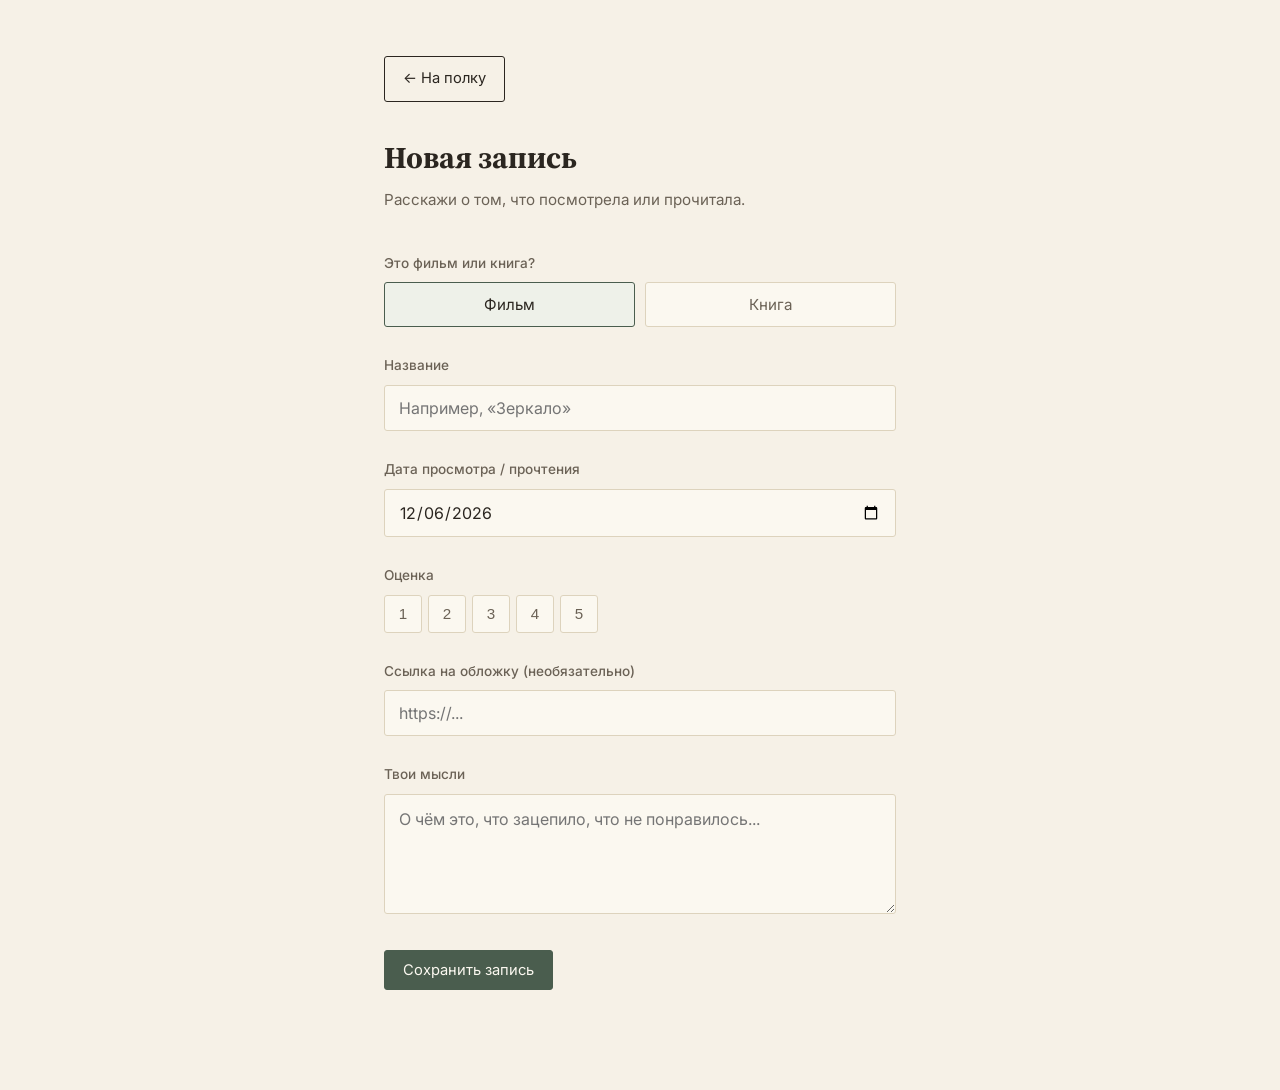
==== add.html @ aa6993dc "Add files via upload" ====
<!DOCTYPE html>
<html lang="ru">
<head>
<meta charset="UTF-8" />
<meta name="viewport" content="width=device-width, initial-scale=1.0" />
<title>Новая запись — Полка</title>
<link rel="preconnect" href="https://fonts.googleapis.com">
<link rel="preconnect" href="https://fonts.gstatic.com" crossorigin>
<link href="https://fonts.googleapis.com/css2?family=Source+Serif+4:wght@500;600&family=Inter:wght@400;500;600&display=swap" rel="stylesheet">
<link rel="stylesheet" href="styles.css" />
</head>
<body>

<div class="form-page">
  <a href="index.html" class="btn" style="margin-bottom:32px; display:inline-block;">← На полку</a>
  <h1>Новая запись</h1>
  <p class="form-sub">Расскажи о том, что посмотрела или прочитала.</p>

  <form id="entryForm">
    <div class="field">
      <label>Это фильм или книга?</label>
      <div class="type-toggle" id="typeToggle">
        <button type="button" data-type="movie" class="active">Фильм</button>
        <button type="button" data-type="book">Книга</button>
      </div>
      <input type="hidden" id="type" value="movie" />
    </div>

    <div class="field">
      <label for="title">Название</label>
      <input type="text" id="title" placeholder="Например, «Зеркало»" required />
    </div>

    <div class="field">
      <label for="date">Дата просмотра / прочтения</label>
      <input type="date" id="date" />
    </div>

    <div class="field">
      <label>Оценка</label>
      <div class="rating-row" id="ratingRow">
        <button type="button" data-rating="1">1</button>
        <button type="button" data-rating="2">2</button>
        <button type="button" data-rating="3">3</button>
        <button type="button" data-rating="4">4</button>
        <button type="button" data-rating="5">5</button>
      </div>
      <input type="hidden" id="rating" value="" />
    </div>

    <div class="field">
      <label for="cover">Ссылка на обложку (необязательно)</label>
      <input type="url" id="cover" placeholder="https://..." />
    </div>

    <div class="field">
      <label for="review">Твои мысли</label>
      <textarea id="review" placeholder="О чём это, что зацепило, что не понравилось..."></textarea>
    </div>

    <div class="form-actions">
      <button type="submit" class="btn primary">Сохранить запись</button>
      <span class="form-status" id="status"></span>
    </div>
  </form>
</div>

<script src="store.js"></script>
<script>
  // тип
  document.getElementById("typeToggle").addEventListener("click", (e) => {
    const btn = e.target.closest("button");
    if (!btn) return;
    document.querySelectorAll("#typeToggle button").forEach((b) => b.classList.remove("active"));
    btn.classList.add("active");
    document.getElementById("type").value = btn.dataset.type;
  });

  // оценка
  document.getElementById("ratingRow").addEventListener("click", (e) => {
    const btn = e.target.closest("button");
    if (!btn) return;
    const val = btn.dataset.rating;
    const already = btn.classList.contains("active");
    document.querySelectorAll("#ratingRow button").forEach((b) => b.classList.remove("active"));
    if (already) {
      document.getElementById("rating").value = "";
    } else {
      btn.classList.add("active");
      document.getElementById("rating").value = val;
    }
  });

  // дата по умолчанию — сегодня
  document.getElementById("date").value = new Date().toISOString().slice(0, 10);

  const statusEl = document.getElementById("status");

  document.getElementById("entryForm").addEventListener("submit", async (e) => {
    e.preventDefault();

    if (!Store.isConfigured()) {
      statusEl.textContent = "Сначала настрой подключение к GitHub в настройках.";
      statusEl.className = "form-status error";
      return;
    }

    const title = document.getElementById("title").value.trim();
    if (!title) return;

    const entry = {
      id: Store.makeId(),
      type: document.getElementById("type").value,
      title,
      date: document.getElementById("date").value,
      rating: document.getElementById("rating").value,
      cover: document.getElementById("cover").value.trim(),
      review: document.getElementById("review").value.trim(),
    };

    const submitBtn = e.target.querySelector('button[type="submit"]');
    submitBtn.disabled = true;
    statusEl.textContent = "Сохраняю...";
    statusEl.className = "form-status";

    try {
      await Store.addEntry(entry);
      statusEl.textContent = "Сохранено!";
      statusEl.className = "form-status ok";
      setTimeout(() => {
        window.location.href = "index.html";
      }, 600);
    } catch (err) {
      statusEl.textContent = err.message || "Не получилось сохранить.";
      statusEl.className = "form-status error";
      submitBtn.disabled = false;
    }
  });
</script>
</body>
</html>
---- styles.css ----
:root {
  --bg: #f6f1e7;
  --bg-soft: #efe8d8;
  --ink: #2b2620;
  --ink-soft: #6b6256;
  --accent: #4a5d4e;
  --accent-soft: #c9cdb8;
  --rule: #ddd3bd;
  --card-bg: #fbf8f0;

  --serif: "Source Serif 4", "Iowan Old Style", "Georgia", serif;
  --sans: "Inter", -apple-system, BlinkMacSystemFont, "Segoe UI", sans-serif;
}

* {
  box-sizing: border-box;
}

html, body {
  margin: 0;
  padding: 0;
}

body {
  background: var(--bg);
  color: var(--ink);
  font-family: var(--sans);
  line-height: 1.6;
  min-height: 100vh;
}

a {
  color: inherit;
}

.wrap {
  max-width: 760px;
  margin: 0 auto;
  padding: 0 24px;
}

/* Header */

header.site {
  padding: 64px 0 32px;
  border-bottom: 1px solid var(--rule);
  margin-bottom: 8px;
}

header.site h1 {
  font-family: var(--serif);
  font-weight: 600;
  font-size: 2.4rem;
  margin: 0 0 6px;
  letter-spacing: -0.01em;
}

header.site p.tagline {
  color: var(--ink-soft);
  margin: 0;
  font-size: 0.98rem;
}

nav.tabs {
  display: flex;
  gap: 24px;
  margin-top: 28px;
}

nav.tabs button {
  background: none;
  border: none;
  font-family: var(--sans);
  font-size: 0.95rem;
  color: var(--ink-soft);
  padding: 6px 0;
  cursor: pointer;
  border-bottom: 2px solid transparent;
  transition: color 0.15s ease, border-color 0.15s ease;
}

nav.tabs button.active {
  color: var(--ink);
  border-bottom-color: var(--accent);
}

nav.tabs button:hover {
  color: var(--ink);
}

.header-actions {
  display: flex;
  justify-content: space-between;
  align-items: flex-end;
  gap: 16px;
  flex-wrap: wrap;
}

.btn {
  display: inline-block;
  font-family: var(--sans);
  font-size: 0.92rem;
  text-decoration: none;
  padding: 10px 18px;
  border-radius: 3px;
  border: 1px solid var(--ink);
  color: var(--ink);
  background: transparent;
  cursor: pointer;
  transition: background 0.15s ease, color 0.15s ease;
  white-space: nowrap;
}

.btn:hover {
  background: var(--ink);
  color: var(--bg);
}

.btn.primary {
  background: var(--accent);
  border-color: var(--accent);
  color: #fbf8f0;
}

.btn.primary:hover {
  background: #3a4a3e;
}

/* Feed */

main {
  padding: 32px 0 80px;
}

.entry {
  display: grid;
  grid-template-columns: 96px 1fr;
  gap: 22px;
  padding: 28px 0;
  border-bottom: 1px solid var(--rule);
}

.entry:first-child {
  padding-top: 8px;
}

.entry-cover {
  width: 96px;
  height: 136px;
  border-radius: 2px;
  background: var(--bg-soft);
  overflow: hidden;
  display: flex;
  align-items: center;
  justify-content: center;
  color: var(--ink-soft);
  font-family: var(--serif);
  font-size: 1.6rem;
  flex-shrink: 0;
}

.entry-cover img {
  width: 100%;
  height: 100%;
  object-fit: cover;
}

.entry-body .meta-row {
  display: flex;
  align-items: center;
  gap: 10px;
  margin-bottom: 6px;
  flex-wrap: wrap;
}

.tag {
  font-size: 0.72rem;
  letter-spacing: 0.06em;
  text-transform: uppercase;
  color: var(--accent);
  font-weight: 600;
}

.dot-sep {
  color: var(--ink-soft);
  font-size: 0.8rem;
}

.entry-date {
  font-size: 0.82rem;
  color: var(--ink-soft);
}

.entry-rating {
  font-size: 0.82rem;
  color: var(--ink-soft);
}

.entry-title {
  font-family: var(--serif);
  font-size: 1.35rem;
  font-weight: 600;
  margin: 0 0 8px;
  line-height: 1.3;
}

.entry-review {
  color: var(--ink);
  font-size: 0.96rem;
  margin: 0;
  white-space: pre-wrap;
}

.entry-review.truncated {
  display: -webkit-box;
  -webkit-line-clamp: 3;
  -webkit-box-orient: vertical;
  overflow: hidden;
}

/* Empty state */

.empty-state {
  text-align: center;
  padding: 80px 20px;
  color: var(--ink-soft);
}

.empty-state h2 {
  font-family: var(--serif);
  color: var(--ink);
  font-size: 1.4rem;
  margin-bottom: 8px;
}

/* Form page */

.form-page {
  max-width: 560px;
  margin: 0 auto;
  padding: 56px 24px 100px;
}

.form-page h1 {
  font-family: var(--serif);
  font-size: 1.9rem;
  margin: 0 0 6px;
}

.form-page .form-sub {
  color: var(--ink-soft);
  margin: 0 0 40px;
  font-size: 0.95rem;
}

.field {
  margin-bottom: 28px;
}

.field label {
  display: block;
  font-size: 0.85rem;
  color: var(--ink-soft);
  margin-bottom: 8px;
  font-weight: 500;
}

.field input[type="text"],
.field input[type="date"],
.field input[type="url"],
.field textarea,
.field select {
  width: 100%;
  font-family: var(--sans);
  font-size: 1rem;
  padding: 12px 14px;
  border: 1px solid var(--rule);
  border-radius: 3px;
  background: var(--card-bg);
  color: var(--ink);
}

.field input:focus,
.field textarea:focus,
.field select:focus {
  outline: none;
  border-color: var(--accent);
}

.field textarea {
  resize: vertical;
  min-height: 120px;
  line-height: 1.6;
}

.type-toggle {
  display: flex;
  gap: 10px;
}

.type-toggle button {
  flex: 1;
  padding: 12px;
  border: 1px solid var(--rule);
  background: var(--card-bg);
  border-radius: 3px;
  cursor: pointer;
  font-family: var(--sans);
  font-size: 0.95rem;
  color: var(--ink-soft);
  transition: all 0.15s ease;
}

.type-toggle button.active {
  border-color: var(--accent);
  color: var(--ink);
  background: #eef1e9;
}

.rating-row {
  display: flex;
  gap: 6px;
}

.rating-row button {
  width: 38px;
  height: 38px;
  border: 1px solid var(--rule);
  background: var(--card-bg);
  border-radius: 3px;
  cursor: pointer;
  font-size: 0.95rem;
  color: var(--ink-soft);
}

.rating-row button.active {
  background: var(--accent);
  border-color: var(--accent);
  color: #fbf8f0;
}

.form-actions {
  display: flex;
  gap: 12px;
  margin-top: 12px;
  align-items: center;
}

.form-status {
  font-size: 0.88rem;
  color: var(--ink-soft);
}

.form-status.error {
  color: #a14b3f;
}

.form-status.ok {
  color: var(--accent);
}

/* Settings */

.settings-note {
  background: var(--bg-soft);
  border: 1px solid var(--rule);
  border-radius: 4px;
  padding: 18px;
  font-size: 0.88rem;
  color: var(--ink-soft);
  margin-bottom: 28px;
}

.settings-note a {
  color: var(--accent);
  text-decoration: underline;
}

footer.site {
  text-align: center;
  padding: 32px 0 60px;
  color: var(--ink-soft);
  font-size: 0.82rem;
}

@media (max-width: 560px) {
  header.site {
    padding: 40px 0 24px;
  }
  header.site h1 {
    font-size: 1.9rem;
  }
  .entry {
    grid-template-columns: 64px 1fr;
    gap: 14px;
  }
  .entry-cover {
    width: 64px;
    height: 92px;
    font-size: 1.1rem;
  }
  .entry-title {
    font-size: 1.15rem;
  }
}
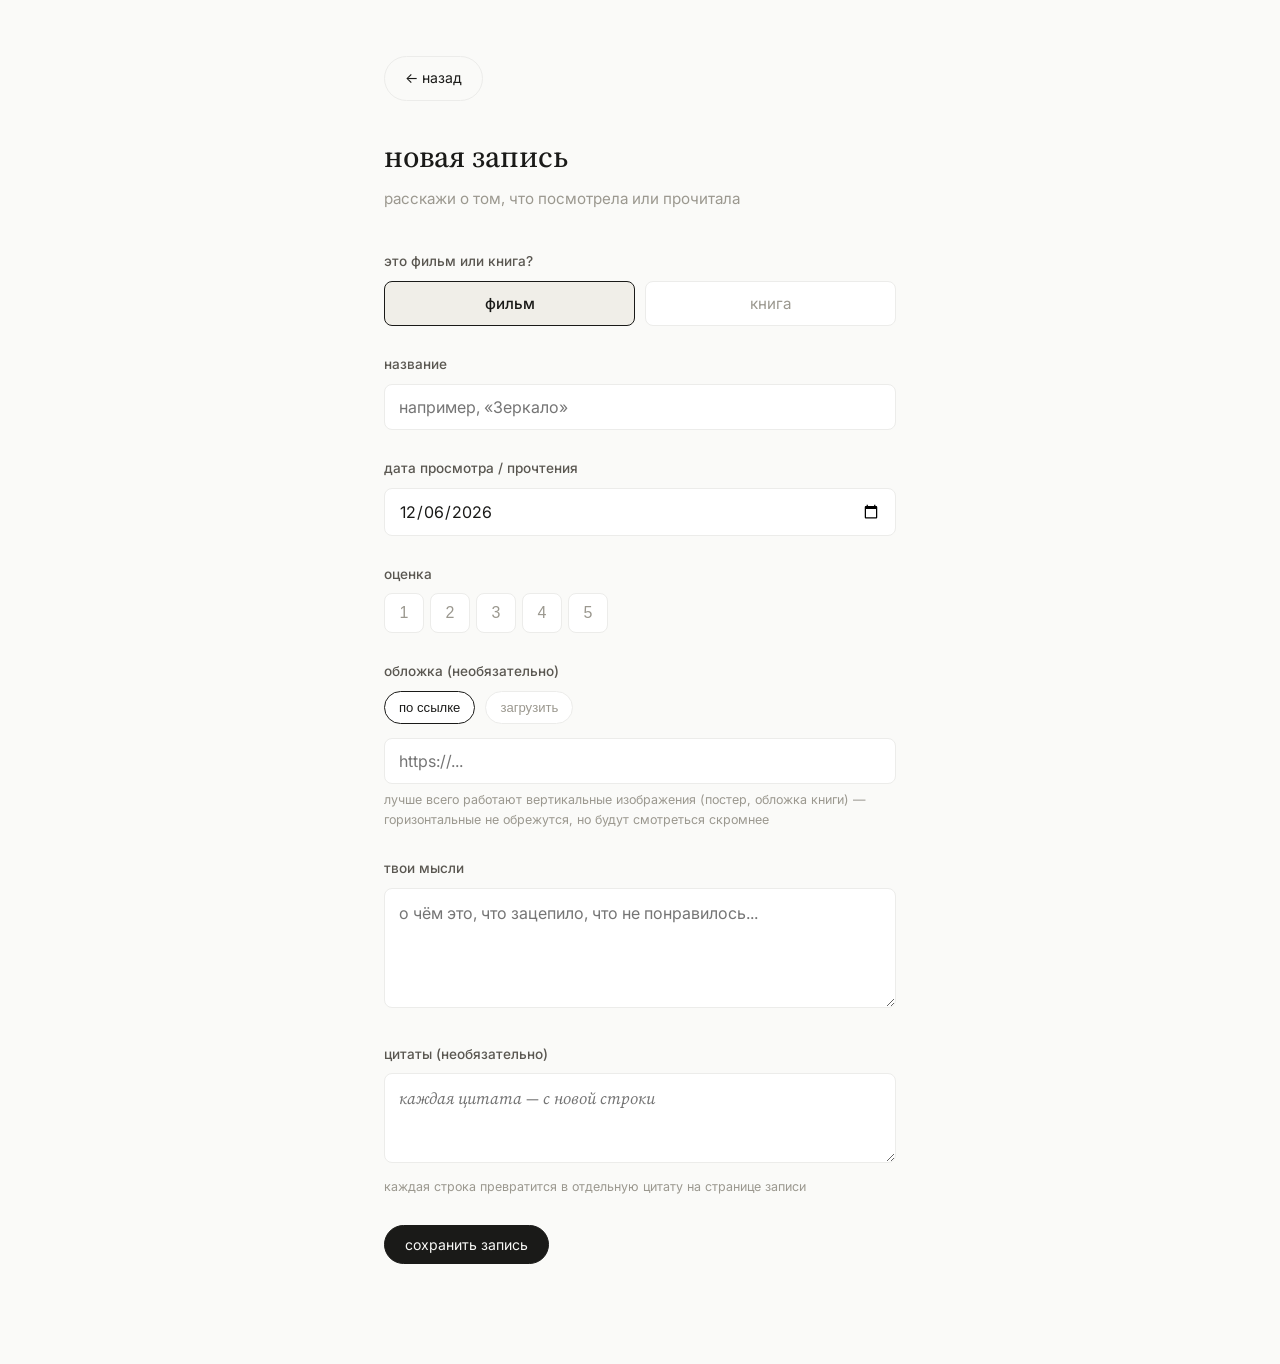
==== commit 53168637: "Add files via upload" ====
--- a/add.html
+++ b/add.html
@@ -3,41 +3,41 @@
 <head>
 <meta charset="UTF-8" />
 <meta name="viewport" content="width=device-width, initial-scale=1.0" />
-<title>Новая запись — Полка</title>
+<title>новая запись — moments in between</title>
 <link rel="preconnect" href="https://fonts.googleapis.com">
 <link rel="preconnect" href="https://fonts.gstatic.com" crossorigin>
-<link href="https://fonts.googleapis.com/css2?family=Source+Serif+4:wght@500;600&family=Inter:wght@400;500;600&display=swap" rel="stylesheet">
+<link href="https://fonts.googleapis.com/css2?family=Source+Serif+4:ital,wght@0,500;0,600;1,500&family=Inter:wght@400;500;600&display=swap" rel="stylesheet">
 <link rel="stylesheet" href="styles.css" />
 </head>
 <body>
 
 <div class="form-page">
-  <a href="index.html" class="btn" style="margin-bottom:32px; display:inline-block;">← На полку</a>
-  <h1>Новая запись</h1>
-  <p class="form-sub">Расскажи о том, что посмотрела или прочитала.</p>
+  <a href="index.html" class="btn" style="margin-bottom:32px; display:inline-block;">← назад</a>
+  <h1>новая запись</h1>
+  <p class="form-sub">расскажи о том, что посмотрела или прочитала</p>
 
   <form id="entryForm">
     <div class="field">
-      <label>Это фильм или книга?</label>
+      <label>это фильм или книга?</label>
       <div class="type-toggle" id="typeToggle">
-        <button type="button" data-type="movie" class="active">Фильм</button>
-        <button type="button" data-type="book">Книга</button>
+        <button type="button" data-type="movie" class="active">фильм</button>
+        <button type="button" data-type="book">книга</button>
       </div>
       <input type="hidden" id="type" value="movie" />
     </div>
 
     <div class="field">
-      <label for="title">Название</label>
-      <input type="text" id="title" placeholder="Например, «Зеркало»" required />
-    </div>
-
-    <div class="field">
-      <label for="date">Дата просмотра / прочтения</label>
+      <label for="title">название</label>
+      <input type="text" id="title" placeholder="например, «Зеркало»" required />
+    </div>
+
+    <div class="field">
+      <label for="date">дата просмотра / прочтения</label>
       <input type="date" id="date" />
     </div>
 
     <div class="field">
-      <label>Оценка</label>
+      <label>оценка</label>
       <div class="rating-row" id="ratingRow">
         <button type="button" data-rating="1">1</button>
         <button type="button" data-rating="2">2</button>
@@ -49,17 +49,41 @@
     </div>
 
     <div class="field">
-      <label for="cover">Ссылка на обложку (необязательно)</label>
-      <input type="url" id="cover" placeholder="https://..." />
-    </div>
-
-    <div class="field">
-      <label for="review">Твои мысли</label>
-      <textarea id="review" placeholder="О чём это, что зацепило, что не понравилось..."></textarea>
+      <label>обложка (необязательно)</label>
+      <div class="cover-toggle" id="coverToggle">
+        <button type="button" data-mode="url" class="active">по ссылке</button>
+        <button type="button" data-mode="upload">загрузить</button>
+      </div>
+
+      <div id="coverUrlBlock">
+        <input type="url" id="cover" placeholder="https://..." />
+        <p class="hint">лучше всего работают вертикальные изображения (постер, обложка книги) — горизонтальные не обрежутся, но будут смотреться скромнее</p>
+      </div>
+
+      <div id="coverUploadBlock" style="display:none;">
+        <div class="cover-upload-area" id="uploadArea">нажми, чтобы выбрать изображение</div>
+        <input type="file" id="coverFile" accept="image/*" style="display:none;" />
+        <p class="hint">изображение сохранится прямо в файле данных — удобно для небольших картинок. Для крупных обложек лучше подходит вариант «по ссылке»</p>
+      </div>
+
+      <div class="cover-preview" id="coverPreview" style="display:none;">
+        <img id="coverPreviewImg" alt="" />
+      </div>
+    </div>
+
+    <div class="field">
+      <label for="review">твои мысли</label>
+      <textarea id="review" placeholder="о чём это, что зацепило, что не понравилось..."></textarea>
+    </div>
+
+    <div class="field">
+      <label for="quotes">цитаты (необязательно)</label>
+      <textarea id="quotes" class="quotes" placeholder="каждая цитата — с новой строки"></textarea>
+      <p class="hint">каждая строка превратится в отдельную цитату на странице записи</p>
     </div>
 
     <div class="form-actions">
-      <button type="submit" class="btn primary">Сохранить запись</button>
+      <button type="submit" class="btn primary">сохранить запись</button>
       <span class="form-status" id="status"></span>
     </div>
   </form>
@@ -67,7 +91,6 @@
 
 <script src="store.js"></script>
 <script>
-  // тип
   document.getElementById("typeToggle").addEventListener("click", (e) => {
     const btn = e.target.closest("button");
     if (!btn) return;
@@ -76,7 +99,6 @@
     document.getElementById("type").value = btn.dataset.type;
   });
 
-  // оценка
   document.getElementById("ratingRow").addEventListener("click", (e) => {
     const btn = e.target.closest("button");
     if (!btn) return;
@@ -91,8 +113,56 @@
     }
   });
 
-  // дата по умолчанию — сегодня
   document.getElementById("date").value = new Date().toISOString().slice(0, 10);
+
+  // переключение режима обложки
+  let coverMode = "url";
+  let uploadedCoverDataUrl = "";
+
+  document.getElementById("coverToggle").addEventListener("click", (e) => {
+    const btn = e.target.closest("button");
+    if (!btn) return;
+    document.querySelectorAll("#coverToggle button").forEach((b) => b.classList.remove("active"));
+    btn.classList.add("active");
+    coverMode = btn.dataset.mode;
+    document.getElementById("coverUrlBlock").style.display = coverMode === "url" ? "block" : "none";
+    document.getElementById("coverUploadBlock").style.display = coverMode === "upload" ? "block" : "none";
+    updatePreview();
+  });
+
+  document.getElementById("uploadArea").addEventListener("click", () => {
+    document.getElementById("coverFile").click();
+  });
+
+  document.getElementById("coverFile").addEventListener("change", (e) => {
+    const file = e.target.files[0];
+    if (!file) return;
+    const reader = new FileReader();
+    reader.onload = () => {
+      uploadedCoverDataUrl = reader.result;
+      updatePreview();
+    };
+    reader.readAsDataURL(file);
+  });
+
+  document.getElementById("cover").addEventListener("input", updatePreview);
+
+  function updatePreview() {
+    const previewBox = document.getElementById("coverPreview");
+    const img = document.getElementById("coverPreviewImg");
+    let src = "";
+    if (coverMode === "url") {
+      src = document.getElementById("cover").value.trim();
+    } else {
+      src = uploadedCoverDataUrl;
+    }
+    if (src) {
+      img.src = src;
+      previewBox.style.display = "block";
+    } else {
+      previewBox.style.display = "none";
+    }
+  }
 
   const statusEl = document.getElementById("status");
 
@@ -100,13 +170,17 @@
     e.preventDefault();
 
     if (!Store.isConfigured()) {
-      statusEl.textContent = "Сначала настрой подключение к GitHub в настройках.";
+      statusEl.textContent = "сначала настрой подключение к GitHub в настройках";
       statusEl.className = "form-status error";
       return;
     }
 
     const title = document.getElementById("title").value.trim();
     if (!title) return;
+
+    const cover = coverMode === "url"
+      ? document.getElementById("cover").value.trim()
+      : uploadedCoverDataUrl;
 
     const entry = {
       id: Store.makeId(),
@@ -114,24 +188,25 @@
       title,
       date: document.getElementById("date").value,
       rating: document.getElementById("rating").value,
-      cover: document.getElementById("cover").value.trim(),
+      cover,
       review: document.getElementById("review").value.trim(),
+      quotes: document.getElementById("quotes").value.trim(),
     };
 
     const submitBtn = e.target.querySelector('button[type="submit"]');
     submitBtn.disabled = true;
-    statusEl.textContent = "Сохраняю...";
+    statusEl.textContent = "сохраняю...";
     statusEl.className = "form-status";
 
     try {
       await Store.addEntry(entry);
-      statusEl.textContent = "Сохранено!";
+      statusEl.textContent = "сохранено!";
       statusEl.className = "form-status ok";
       setTimeout(() => {
         window.location.href = "index.html";
       }, 600);
     } catch (err) {
-      statusEl.textContent = err.message || "Не получилось сохранить.";
+      statusEl.textContent = err.message || "не получилось сохранить";
       statusEl.className = "form-status error";
       submitBtn.disabled = false;
     }
--- a/styles.css
+++ b/styles.css
@@ -1,12 +1,15 @@
 :root {
-  --bg: #f6f1e7;
-  --bg-soft: #efe8d8;
-  --ink: #2b2620;
-  --ink-soft: #6b6256;
-  --accent: #4a5d4e;
-  --accent-soft: #c9cdb8;
-  --rule: #ddd3bd;
-  --card-bg: #fbf8f0;
+  --bg: #fafaf8;
+  --bg-soft: #f0eee8;
+  --ink: #1a1a18;
+  --ink-soft: #5a5751;
+  --ink-faint: #9b988f;
+  --accent: #1a2540;
+  --accent-book: #6b5a3a;
+  --rule: #ececea;
+  --rule-soft: #f0efec;
+  --card-bg: #ffffff;
+  --star: #1a1a18;
 
   --serif: "Source Serif 4", "Iowan Old Style", "Georgia", serif;
   --sans: "Inter", -apple-system, BlinkMacSystemFont, "Segoe UI", sans-serif;
@@ -39,49 +42,51 @@
   padding: 0 24px;
 }
 
-/* Header */
-
 header.site {
-  padding: 64px 0 32px;
+  padding: 64px 0 28px;
+  margin-bottom: 8px;
+}
+
+header.site h1 {
+  font-family: var(--serif);
+  font-style: italic;
+  font-weight: 500;
+  font-size: 2.2rem;
+  margin: 0 0 8px;
+  letter-spacing: -0.01em;
+}
+
+header.site p.tagline {
+  color: var(--ink-faint);
+  margin: 0;
+  font-size: 0.92rem;
+  letter-spacing: 0.01em;
+}
+
+nav.tabs {
+  display: flex;
+  gap: 0;
+  margin-top: 28px;
   border-bottom: 1px solid var(--rule);
-  margin-bottom: 8px;
-}
-
-header.site h1 {
-  font-family: var(--serif);
-  font-weight: 600;
-  font-size: 2.4rem;
-  margin: 0 0 6px;
-  letter-spacing: -0.01em;
-}
-
-header.site p.tagline {
-  color: var(--ink-soft);
-  margin: 0;
-  font-size: 0.98rem;
-}
-
-nav.tabs {
-  display: flex;
-  gap: 24px;
-  margin-top: 28px;
 }
 
 nav.tabs button {
   background: none;
   border: none;
   font-family: var(--sans);
-  font-size: 0.95rem;
-  color: var(--ink-soft);
-  padding: 6px 0;
-  cursor: pointer;
-  border-bottom: 2px solid transparent;
+  font-size: 0.92rem;
+  color: var(--ink-faint);
+  padding: 0 0 12px;
+  margin-right: 24px;
+  cursor: pointer;
+  border-bottom: 1px solid transparent;
   transition: color 0.15s ease, border-color 0.15s ease;
 }
 
 nav.tabs button.active {
   color: var(--ink);
-  border-bottom-color: var(--accent);
+  border-bottom-color: var(--ink);
+  font-weight: 500;
 }
 
 nav.tabs button:hover {
@@ -91,7 +96,7 @@
 .header-actions {
   display: flex;
   justify-content: space-between;
-  align-items: flex-end;
+  align-items: flex-start;
   gap: 16px;
   flex-wrap: wrap;
 }
@@ -99,63 +104,72 @@
 .btn {
   display: inline-block;
   font-family: var(--sans);
-  font-size: 0.92rem;
+  font-size: 0.88rem;
   text-decoration: none;
-  padding: 10px 18px;
-  border-radius: 3px;
-  border: 1px solid var(--ink);
+  padding: 10px 20px;
+  border-radius: 24px;
+  border: 1px solid var(--rule);
   color: var(--ink);
   background: transparent;
   cursor: pointer;
-  transition: background 0.15s ease, color 0.15s ease;
+  transition: background 0.15s ease, color 0.15s ease, border-color 0.15s ease;
   white-space: nowrap;
 }
 
 .btn:hover {
   background: var(--ink);
+  border-color: var(--ink);
   color: var(--bg);
 }
 
 .btn.primary {
-  background: var(--accent);
-  border-color: var(--accent);
-  color: #fbf8f0;
+  background: var(--ink);
+  border-color: var(--ink);
+  color: #fafaf8;
 }
 
 .btn.primary:hover {
-  background: #3a4a3e;
-}
-
-/* Feed */
+  opacity: 0.85;
+}
+
+.btn.subtle {
+  border-color: transparent;
+  padding: 10px 14px;
+}
 
 main {
-  padding: 32px 0 80px;
+  padding: 28px 0 80px;
 }
 
 .entry {
   display: grid;
-  grid-template-columns: 96px 1fr;
-  gap: 22px;
-  padding: 28px 0;
-  border-bottom: 1px solid var(--rule);
-}
-
-.entry:first-child {
-  padding-top: 8px;
+  grid-template-columns: 132px 1fr;
+  gap: 24px;
+  padding: 26px;
+  margin-bottom: 18px;
+  border: 1px solid var(--rule);
+  border-radius: 12px;
+  cursor: pointer;
+  background: var(--card-bg);
+  transition: border-color 0.15s ease, box-shadow 0.15s ease;
+}
+
+.entry:hover {
+  border-color: var(--ink-faint);
 }
 
 .entry-cover {
-  width: 96px;
-  height: 136px;
-  border-radius: 2px;
+  width: 132px;
+  height: 186px;
+  border-radius: 8px;
   background: var(--bg-soft);
   overflow: hidden;
   display: flex;
   align-items: center;
   justify-content: center;
-  color: var(--ink-soft);
-  font-family: var(--serif);
-  font-size: 1.6rem;
+  color: var(--ink-faint);
+  font-family: var(--serif);
+  font-size: 2.1rem;
   flex-shrink: 0;
 }
 
@@ -163,67 +177,79 @@
   width: 100%;
   height: 100%;
   object-fit: cover;
+  object-position: center;
+}
+
+.entry-body {
+  display: flex;
+  flex-direction: column;
+  justify-content: center;
+  min-width: 0;
 }
 
 .entry-body .meta-row {
   display: flex;
   align-items: center;
-  gap: 10px;
-  margin-bottom: 6px;
+  gap: 8px;
+  margin-bottom: 9px;
   flex-wrap: wrap;
 }
 
 .tag {
-  font-size: 0.72rem;
-  letter-spacing: 0.06em;
+  font-size: 0.66rem;
+  letter-spacing: 0.1em;
   text-transform: uppercase;
+  font-weight: 600;
+}
+
+.tag.movie {
   color: var(--accent);
-  font-weight: 600;
+}
+
+.tag.book {
+  color: var(--accent-book);
 }
 
 .dot-sep {
+  color: var(--rule);
+  font-size: 0.78rem;
+}
+
+.entry-date {
+  font-size: 0.8rem;
+  color: var(--ink-faint);
+}
+
+.entry-stars {
+  color: var(--star);
+  font-size: 0.95rem;
+  letter-spacing: 2px;
+  margin-bottom: 12px;
+}
+
+.entry-title {
+  font-family: var(--serif);
+  font-size: 1.5rem;
+  font-weight: 500;
+  margin: 0 0 8px;
+  line-height: 1.25;
+}
+
+.entry-review {
   color: var(--ink-soft);
-  font-size: 0.8rem;
-}
-
-.entry-date {
-  font-size: 0.82rem;
-  color: var(--ink-soft);
-}
-
-.entry-rating {
-  font-size: 0.82rem;
-  color: var(--ink-soft);
-}
-
-.entry-title {
-  font-family: var(--serif);
-  font-size: 1.35rem;
-  font-weight: 600;
-  margin: 0 0 8px;
-  line-height: 1.3;
-}
-
-.entry-review {
-  color: var(--ink);
-  font-size: 0.96rem;
+  font-size: 0.9rem;
   margin: 0;
-  white-space: pre-wrap;
-}
-
-.entry-review.truncated {
+  line-height: 1.6;
   display: -webkit-box;
   -webkit-line-clamp: 3;
   -webkit-box-orient: vertical;
   overflow: hidden;
 }
 
-/* Empty state */
-
 .empty-state {
   text-align: center;
   padding: 80px 20px;
-  color: var(--ink-soft);
+  color: var(--ink-faint);
 }
 
 .empty-state h2 {
@@ -231,9 +257,134 @@
   color: var(--ink);
   font-size: 1.4rem;
   margin-bottom: 8px;
-}
-
-/* Form page */
+  font-weight: 500;
+}
+
+.modal-backdrop {
+  position: fixed;
+  top: 0; left: 0; right: 0; bottom: 0;
+  background: rgba(20, 18, 15, 0.5);
+  display: none;
+  align-items: center;
+  justify-content: center;
+  padding: 24px;
+  z-index: 100;
+  overflow-y: auto;
+}
+
+.modal-backdrop.open {
+  display: flex;
+}
+
+.modal-card {
+  background: var(--bg);
+  border-radius: 16px;
+  max-width: 520px;
+  width: 100%;
+  padding: 32px;
+  position: relative;
+  margin: auto;
+}
+
+.modal-close {
+  position: absolute;
+  top: 18px;
+  right: 18px;
+  width: 30px;
+  height: 30px;
+  border-radius: 50%;
+  background: var(--bg-soft);
+  display: flex;
+  align-items: center;
+  justify-content: center;
+  color: var(--ink-faint);
+  font-size: 14px;
+  cursor: pointer;
+  border: none;
+}
+
+.modal-close:hover {
+  color: var(--ink);
+}
+
+.modal-cover {
+  width: 100%;
+  max-width: 220px;
+  aspect-ratio: 2 / 3;
+  background: var(--bg-soft);
+  border-radius: 10px;
+  display: flex;
+  align-items: center;
+  justify-content: center;
+  font-family: var(--serif);
+  color: var(--ink-faint);
+  font-size: 3rem;
+  margin: 0 auto 22px;
+  overflow: hidden;
+}
+
+.modal-cover img {
+  width: 100%;
+  height: 100%;
+  object-fit: cover;
+  object-position: center;
+}
+
+.modal-meta {
+  display: flex;
+  align-items: center;
+  gap: 8px;
+  margin-bottom: 9px;
+  flex-wrap: wrap;
+}
+
+.modal-title {
+  font-family: var(--serif);
+  font-size: 1.7rem;
+  font-weight: 500;
+  margin: 0 0 10px;
+}
+
+.modal-stars {
+  color: var(--star);
+  font-size: 1.05rem;
+  letter-spacing: 2px;
+  margin-bottom: 20px;
+}
+
+.modal-review {
+  font-size: 0.94rem;
+  color: var(--ink);
+  line-height: 1.7;
+  margin: 0 0 18px;
+  white-space: pre-wrap;
+}
+
+.modal-quote {
+  border-left: 2px solid var(--rule);
+  padding-left: 16px;
+  margin: 20px 0;
+}
+
+.modal-quote p {
+  margin: 0 0 10px;
+  font-family: var(--serif);
+  font-style: italic;
+  font-size: 0.94rem;
+  color: var(--ink-soft);
+  line-height: 1.6;
+  white-space: pre-wrap;
+}
+
+.modal-quote p:last-child {
+  margin-bottom: 0;
+}
+
+.modal-actions {
+  margin-top: 24px;
+  display: flex;
+  justify-content: flex-end;
+}
 
 .form-page {
   max-width: 560px;
@@ -245,10 +396,11 @@
   font-family: var(--serif);
   font-size: 1.9rem;
   margin: 0 0 6px;
+  font-weight: 500;
 }
 
 .form-page .form-sub {
-  color: var(--ink-soft);
+  color: var(--ink-faint);
   margin: 0 0 40px;
   font-size: 0.95rem;
 }
@@ -263,6 +415,12 @@
   color: var(--ink-soft);
   margin-bottom: 8px;
   font-weight: 500;
+}
+
+.field .hint {
+  font-size: 0.78rem;
+  color: var(--ink-faint);
+  margin-top: 6px;
 }
 
 .field input[type="text"],
@@ -275,7 +433,7 @@
   font-size: 1rem;
   padding: 12px 14px;
   border: 1px solid var(--rule);
-  border-radius: 3px;
+  border-radius: 8px;
   background: var(--card-bg);
   color: var(--ink);
 }
@@ -284,13 +442,19 @@
 .field textarea:focus,
 .field select:focus {
   outline: none;
-  border-color: var(--accent);
+  border-color: var(--ink-soft);
 }
 
 .field textarea {
   resize: vertical;
   min-height: 120px;
   line-height: 1.6;
+}
+
+.field textarea.quotes {
+  min-height: 90px;
+  font-family: var(--serif);
+  font-style: italic;
 }
 
 .type-toggle {
@@ -303,18 +467,19 @@
   padding: 12px;
   border: 1px solid var(--rule);
   background: var(--card-bg);
-  border-radius: 3px;
+  border-radius: 8px;
   cursor: pointer;
   font-family: var(--sans);
   font-size: 0.95rem;
-  color: var(--ink-soft);
+  color: var(--ink-faint);
   transition: all 0.15s ease;
 }
 
 .type-toggle button.active {
-  border-color: var(--accent);
-  color: var(--ink);
-  background: #eef1e9;
+  border-color: var(--ink);
+  color: var(--ink);
+  background: var(--bg-soft);
+  font-weight: 500;
 }
 
 .rating-row {
@@ -323,20 +488,67 @@
 }
 
 .rating-row button {
-  width: 38px;
-  height: 38px;
+  width: 40px;
+  height: 40px;
   border: 1px solid var(--rule);
   background: var(--card-bg);
-  border-radius: 3px;
-  cursor: pointer;
-  font-size: 0.95rem;
-  color: var(--ink-soft);
+  border-radius: 8px;
+  cursor: pointer;
+  font-size: 1rem;
+  color: var(--ink-faint);
 }
 
 .rating-row button.active {
-  background: var(--accent);
-  border-color: var(--accent);
-  color: #fbf8f0;
+  background: var(--ink);
+  border-color: var(--ink);
+  color: #fafaf8;
+}
+
+.cover-toggle {
+  display: flex;
+  gap: 10px;
+  margin-bottom: 14px;
+}
+
+.cover-toggle button {
+  padding: 8px 14px;
+  border: 1px solid var(--rule);
+  background: var(--card-bg);
+  border-radius: 20px;
+  cursor: pointer;
+  font-size: 0.82rem;
+  color: var(--ink-faint);
+}
+
+.cover-toggle button.active {
+  border-color: var(--ink);
+  color: var(--ink);
+  font-weight: 500;
+}
+
+.cover-upload-area {
+  border: 1px dashed var(--rule);
+  border-radius: 10px;
+  padding: 18px;
+  text-align: center;
+  color: var(--ink-faint);
+  font-size: 0.85rem;
+  cursor: pointer;
+}
+
+.cover-preview {
+  margin-top: 12px;
+  width: 110px;
+  aspect-ratio: 2 / 3;
+  border-radius: 8px;
+  overflow: hidden;
+  background: var(--bg-soft);
+}
+
+.cover-preview img {
+  width: 100%;
+  height: 100%;
+  object-fit: cover;
 }
 
 .form-actions {
@@ -348,7 +560,7 @@
 
 .form-status {
   font-size: 0.88rem;
-  color: var(--ink-soft);
+  color: var(--ink-faint);
 }
 
 .form-status.error {
@@ -356,15 +568,13 @@
 }
 
 .form-status.ok {
-  color: var(--accent);
-}
-
-/* Settings */
+  color: var(--ink);
+}
 
 .settings-note {
   background: var(--bg-soft);
   border: 1px solid var(--rule);
-  border-radius: 4px;
+  border-radius: 10px;
   padding: 18px;
   font-size: 0.88rem;
   color: var(--ink-soft);
@@ -376,10 +586,17 @@
   text-decoration: underline;
 }
 
+.settings-note code {
+  background: var(--card-bg);
+  padding: 2px 5px;
+  border-radius: 4px;
+  font-size: 0.85em;
+}
+
 footer.site {
   text-align: center;
   padding: 32px 0 60px;
-  color: var(--ink-soft);
+  color: var(--ink-faint);
   font-size: 0.82rem;
 }
 
@@ -388,18 +605,22 @@
     padding: 40px 0 24px;
   }
   header.site h1 {
-    font-size: 1.9rem;
+    font-size: 1.8rem;
   }
   .entry {
-    grid-template-columns: 64px 1fr;
-    gap: 14px;
+    grid-template-columns: 88px 1fr;
+    gap: 16px;
+    padding: 18px;
   }
   .entry-cover {
-    width: 64px;
-    height: 92px;
-    font-size: 1.1rem;
+    width: 88px;
+    height: 124px;
+    font-size: 1.4rem;
   }
   .entry-title {
-    font-size: 1.15rem;
+    font-size: 1.2rem;
   }
-}
+  .modal-card {
+    padding: 24px;
+  }
+}
